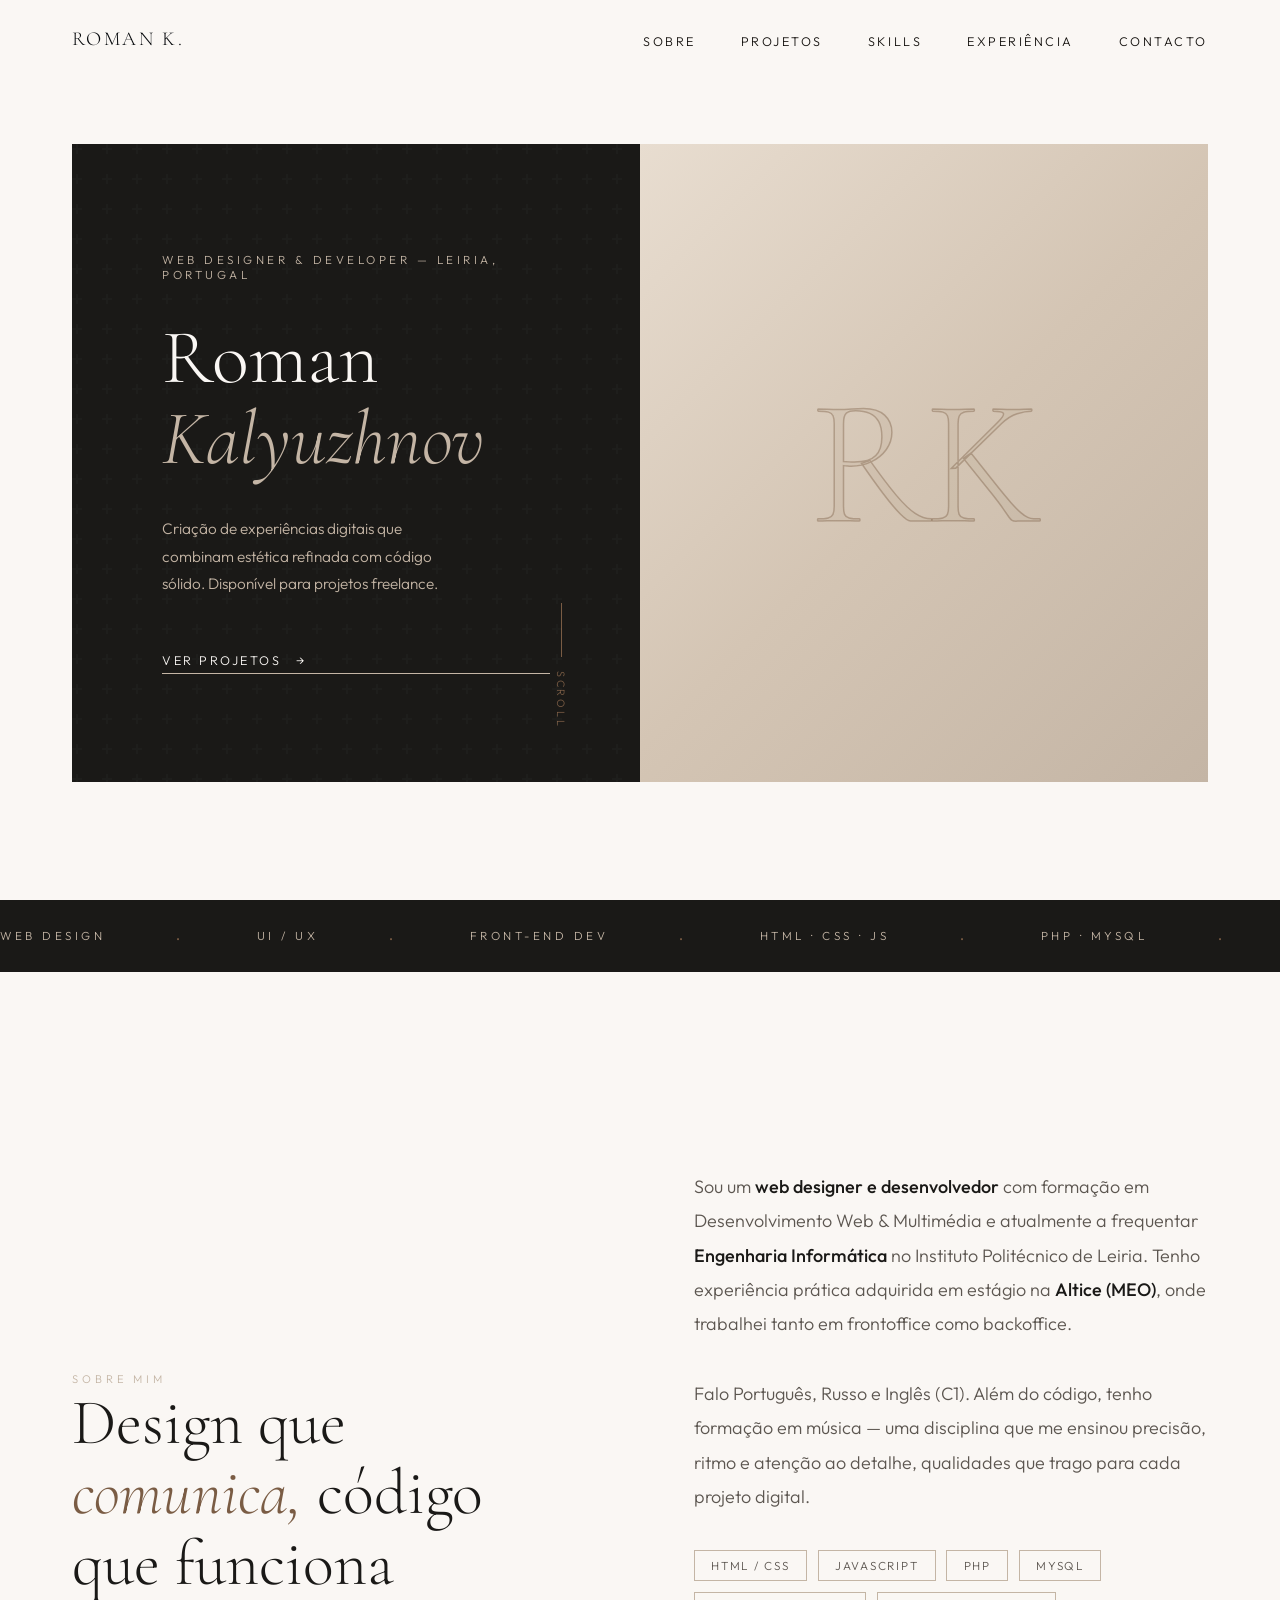
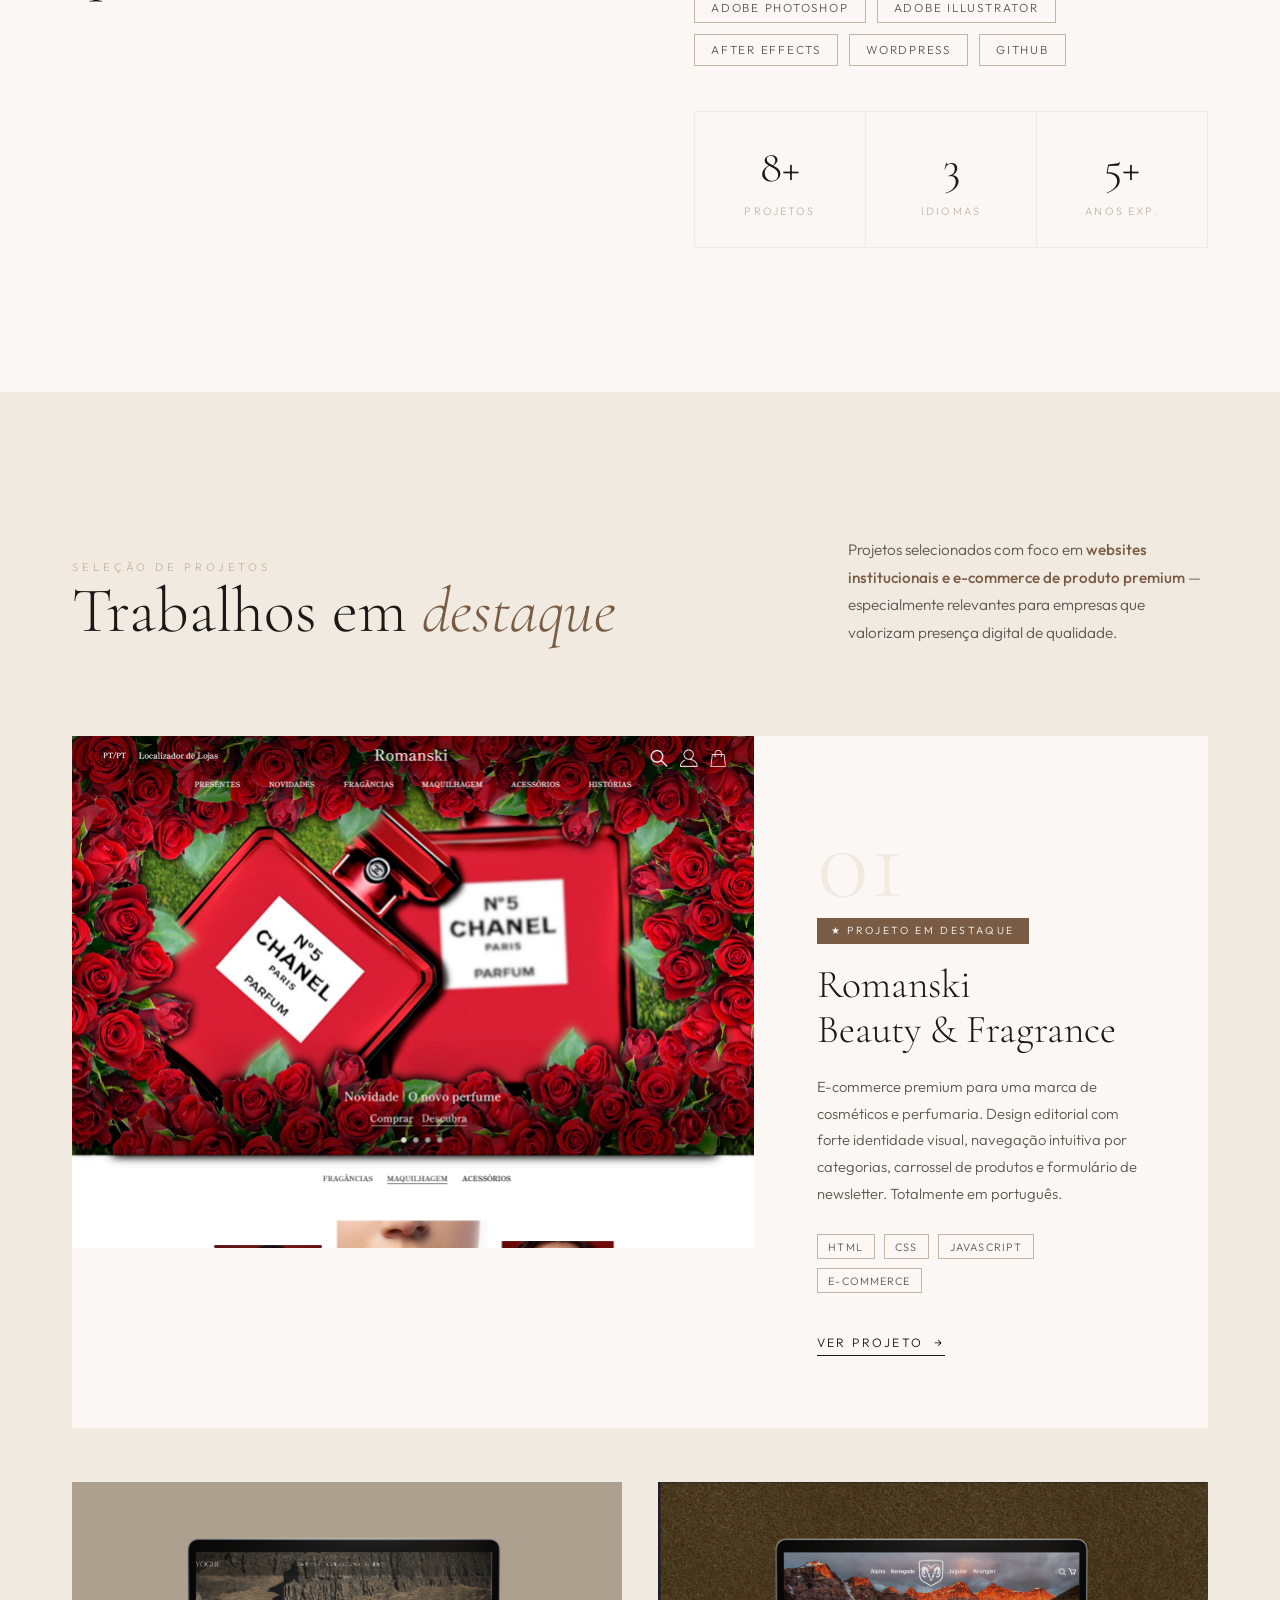
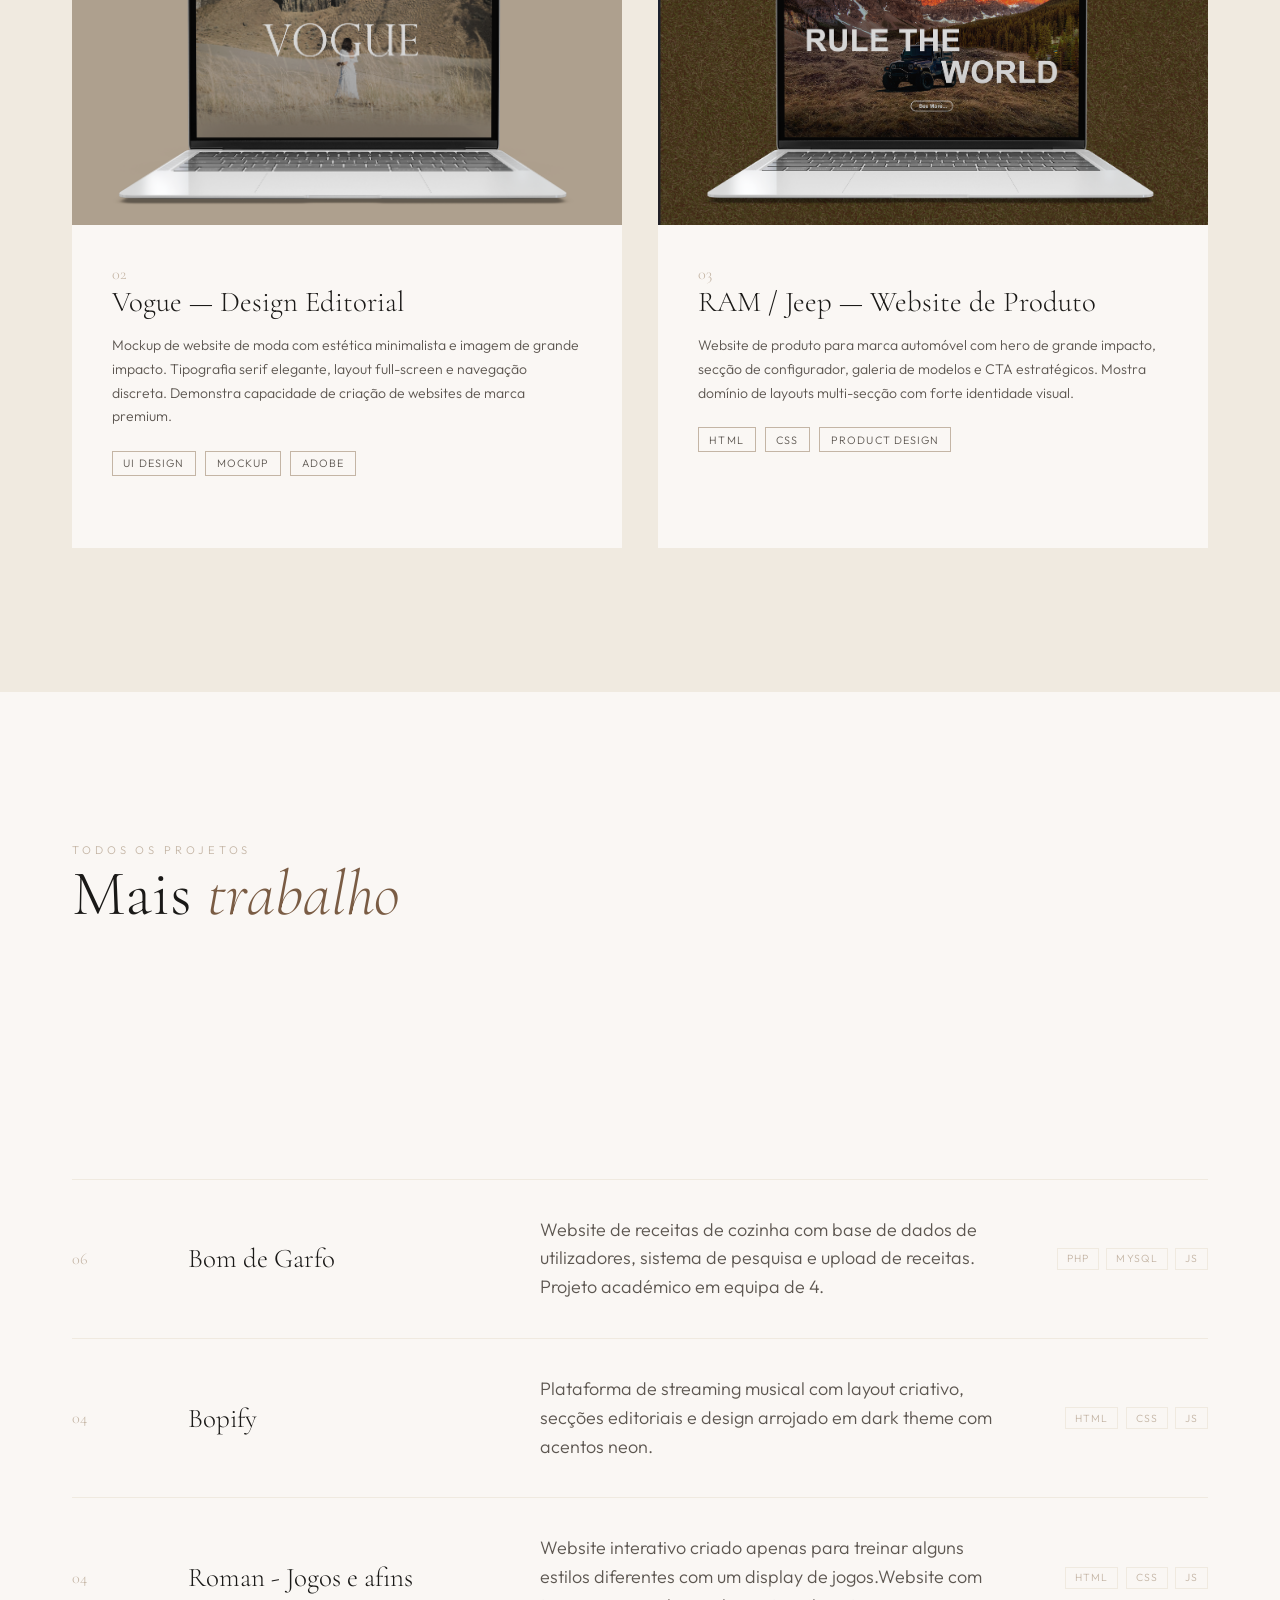
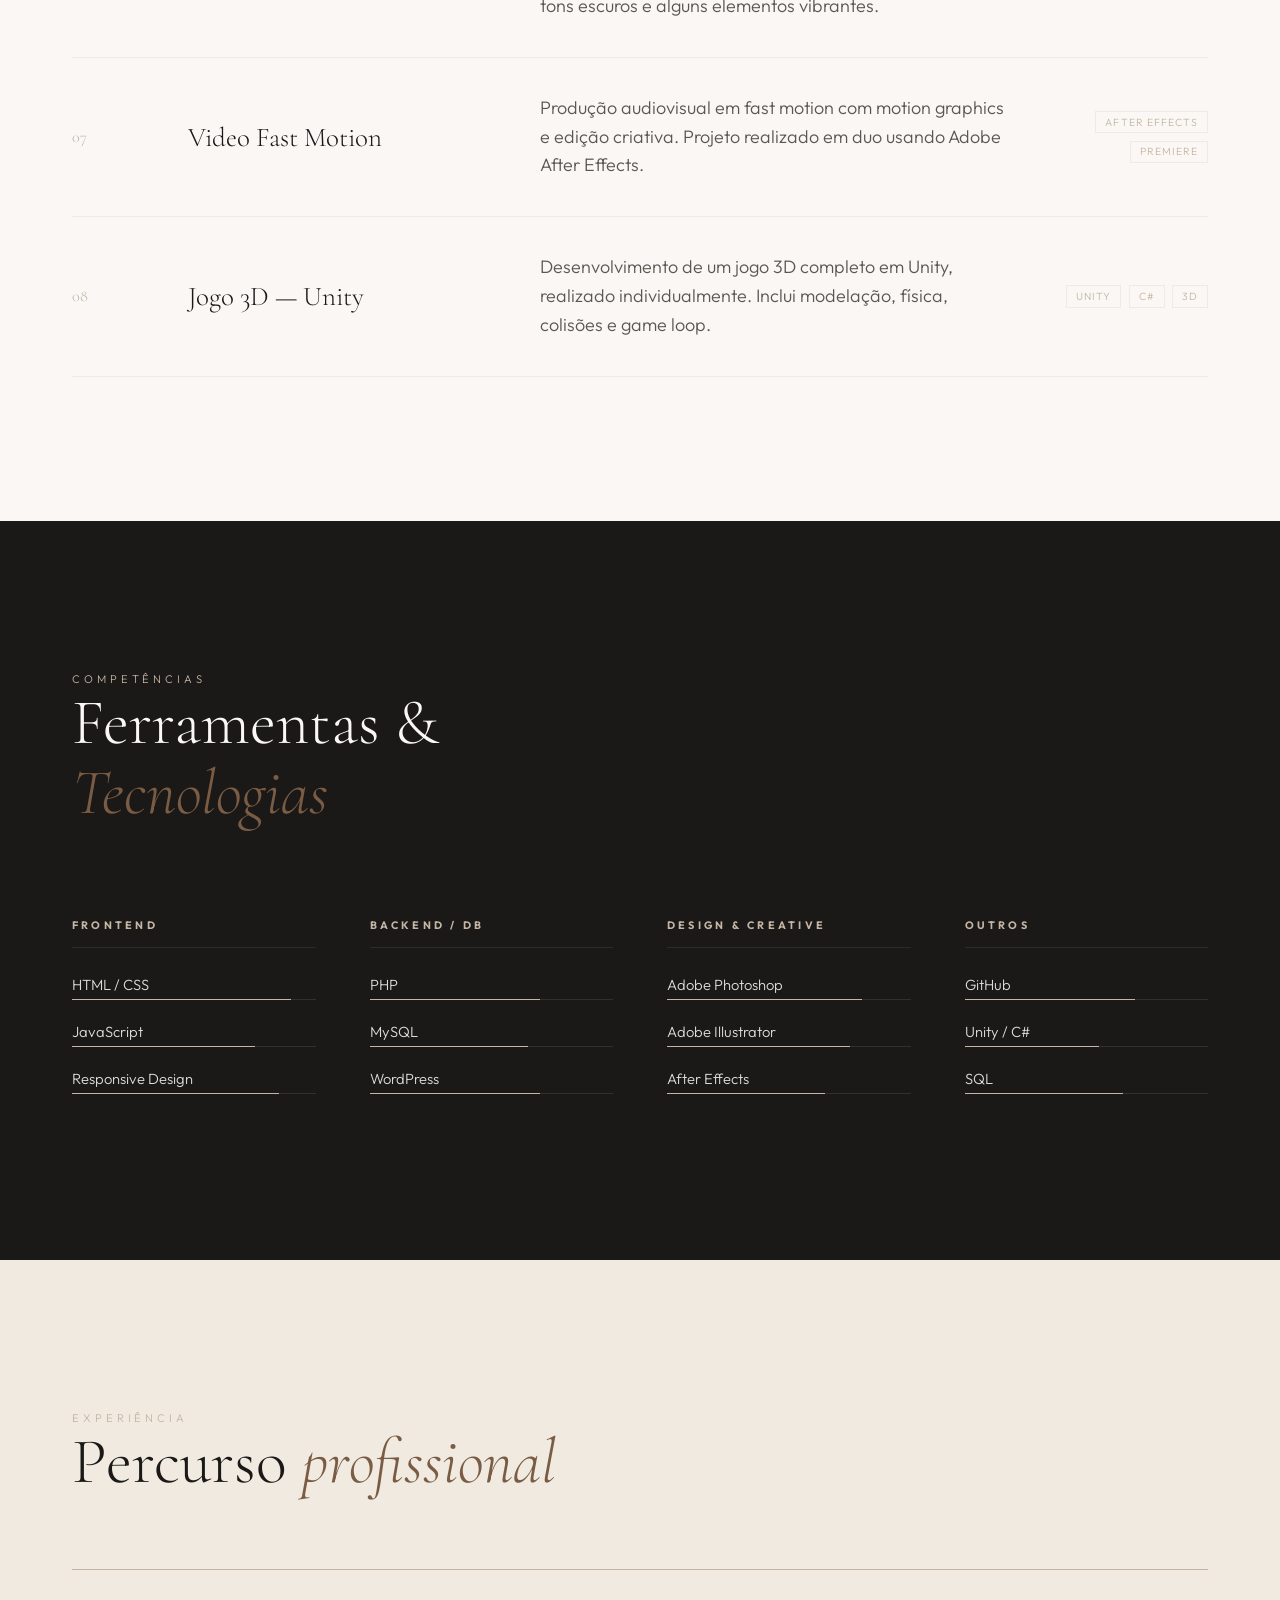
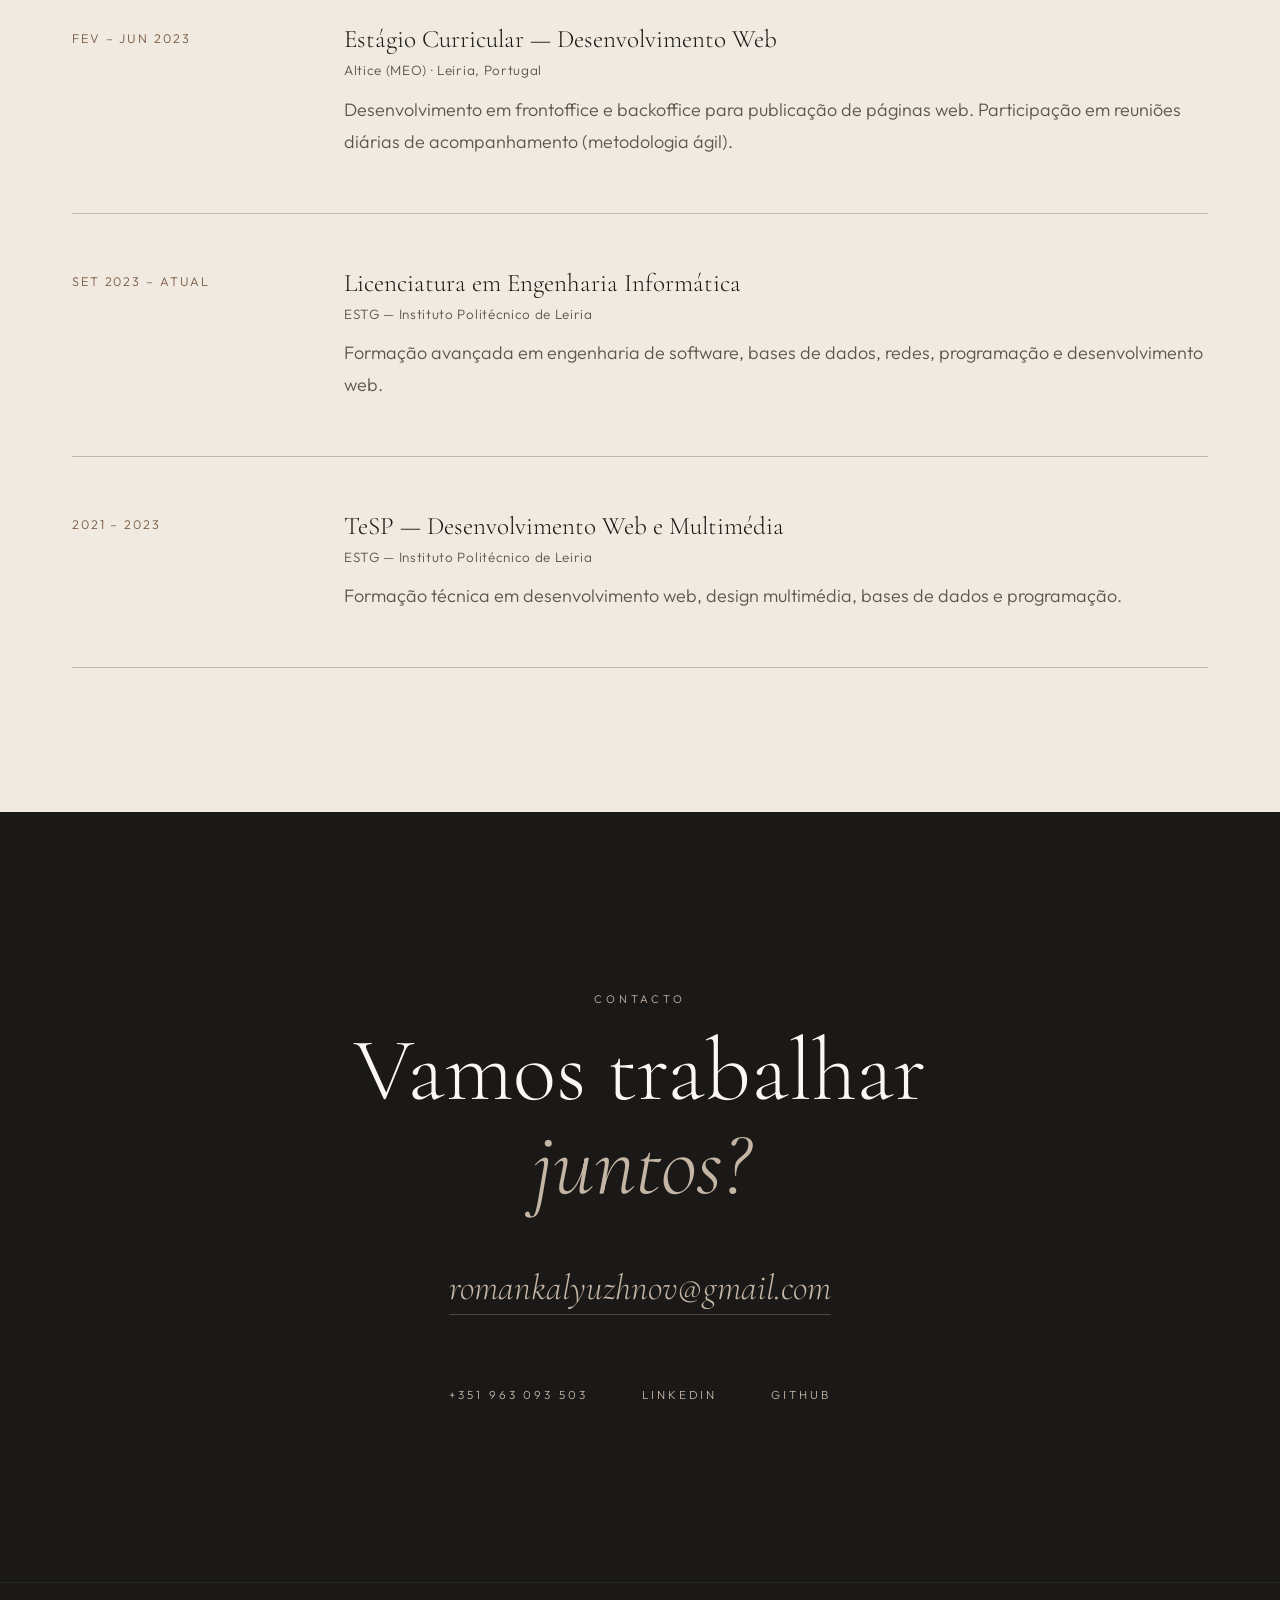
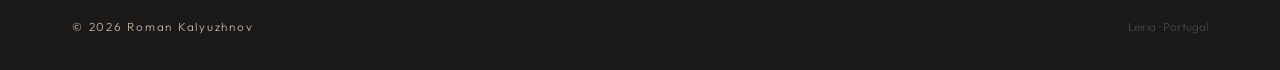
==== index.html @ 7bbe59d4 "correção de nome" ====
<!DOCTYPE html>
<html lang="pt">
<head>
  <meta charset="UTF-8" />
  <meta name="viewport" content="width=device-width, initial-scale=1.0"/>
  <title>Roman Kalyuzhnov — Web Designer & Developer</title>
  <link rel="preconnect" href="https://fonts.googleapis.com">
  <link href="https://fonts.googleapis.com/css2?family=Cormorant+Garamond:ital,wght@0,300;0,400;0,600;1,300;1,400&family=Outfit:wght@300;400;500&display=swap" rel="stylesheet">
  <link rel="stylesheet" href="portfolio.css" />
</head>
<body>

<!-- NAV -->
<nav>
  <a href="#hero" class="nav-logo">Roman K.</a>
  <ul class="nav-links">
    <li><a href="#about">Sobre</a></li>
    <li><a href="#featured">Projetos</a></li>
    <li><a href="#skills">Skills</a></li>
    <li><a href="#experience">Experiência</a></li>
    <li><a href="#contact">Contacto</a></li>
  </ul>
</nav>

<!-- HERO -->
<section id="hero">
  <div class="hero-left">
    <span class="hero-tag">Web Designer & Developer — Leiria, Portugal</span>
    <h1 class="hero-name">Roman<br><em>Kalyuzhnov</em></h1>
    <p class="hero-desc">Criação de experiências digitais que combinam estética refinada com código sólido. Disponível para projetos freelance.</p>
    <a href="#featured" class="hero-cta">Ver Projetos</a>
    <div class="hero-scroll">Scroll</div>
  </div>
  <div class="hero-right">
    <div class="hero-right-inner">
      <span class="hero-stone-text">RK</span>
    </div>
  </div>
</section>

<!-- TICKER -->
<div class="intro-strip">
  <div class="intro-strip-inner">
    <span>Web Design</span><span class="dot">·</span>
    <span>UI / UX</span><span class="dot">·</span>
    <span>Front-End Dev</span><span class="dot">·</span>
    <span>HTML · CSS · JS</span><span class="dot">·</span>
    <span>PHP · MySQL</span><span class="dot">·</span>
    <span>Adobe After Effects</span><span class="dot">·</span>
    <span>WordPress</span><span class="dot">·</span>
    <span>Responsive Design</span><span class="dot">·</span>
    <span>Web Design</span><span class="dot">·</span>
    <span>UI / UX</span><span class="dot">·</span>
    <span>Front-End Dev</span><span class="dot">·</span>
    <span>HTML · CSS · JS</span><span class="dot">·</span>
    <span>PHP · MySQL</span><span class="dot">·</span>
    <span>Adobe Adobe After Effects</span><span class="dot">·</span>
    <span>WordPress</span><span class="dot">·</span>
    <span>Responsive Design</span><span class="dot">·</span>
  </div>
</div>

<!-- ABOUT -->
<section id="about">
  <div class="about-left fade-up">
    <span class="section-label">Sobre mim</span>
    <h2 class="section-title">Design que <em>comunica,</em> código que funciona</h2>
  </div>
  <div class="about-right fade-up">
    <p class="about-bio">
      Sou um <strong>web designer e desenvolvedor</strong> com formação em Desenvolvimento Web & Multimédia e atualmente a frequentar <strong>Engenharia Informática</strong> no Instituto Politécnico de Leiria. Tenho experiência prática adquirida em estágio na <strong>Altice (MEO)</strong>, onde trabalhei tanto em frontoffice como backoffice.
    </p>
    <p class="about-bio">
      Falo Português, Russo e Inglês (C1). Além do código, tenho formação em música — uma disciplina que me ensinou precisão, ritmo e atenção ao detalhe, qualidades que trago para cada projeto digital.
    </p>
    <div class="about-tags">
      <span class="about-tag">HTML / CSS</span>
      <span class="about-tag">JavaScript</span>
      <span class="about-tag">PHP</span>
      <span class="about-tag">MySQL</span>
      <span class="about-tag">Adobe Photoshop</span>
      <span class="about-tag">Adobe Illustrator</span>
      <span class="about-tag">After Effects</span>
      <span class="about-tag">WordPress</span>
      <span class="about-tag">GitHub</span>
    </div>
    <div class="about-stats">
      <div class="stat">
        <span class="stat-num">8+</span>
        <span class="stat-label">Projetos</span>
      </div>
      <div class="stat">
        <span class="stat-num">3</span>
        <span class="stat-label">Idiomas</span>
      </div>
      <div class="stat">
        <span class="stat-num">5+</span>
        <span class="stat-label">Anos exp.</span>
      </div>
    </div>
  </div>
</section>

<!-- FEATURED PROJECTS (Natstone-relevant) -->
<section id="featured">
  <div class="featured-header">
    <div>
      <span class="section-label">Seleção de Projetos</span>
      <h2 class="section-title">Trabalhos em <em>destaque</em></h2>
    </div>
    <p class="featured-note">
      Projetos selecionados com foco em <strong>websites institucionais e e-commerce de produto premium</strong> — especialmente relevantes para empresas que valorizam presença digital de qualidade.
    </p>
  </div>

  <!-- FEATURED #1: Romanski — most relevant to Natstone (premium product showcase) -->
  <div class="featured-hero-card fade-up">
    <div class="fhc-img">
      <img src="img/2211707_RomanKalyuzhnov.png" alt="Romanski — E-commerce de cosméticos premium" loading="lazy"/>
    </div>
    <div class="fhc-info">
      <span class="fhc-num">01</span>
      <div>
        <span class="fhc-badge">★ Projeto em Destaque</span>
        <h3 class="fhc-title">Romanski<br>Beauty & Fragrance</h3>
        <p class="fhc-desc">E-commerce premium para uma marca de cosméticos e perfumaria. Design editorial com forte identidade visual, navegação intuitiva por categorias, carrossel de produtos e formulário de newsletter. Totalmente em português.</p>
        <div class="fhc-tech">
          <span class="tech-pill">HTML</span>
          <span class="tech-pill">CSS</span>
          <span class="tech-pill">JavaScript</span>
          <span class="tech-pill">E-commerce</span>
        </div>
        <a href="#" class="fhc-link">Ver Projeto</a>
      </div>
    </div>
  </div>

  <!-- Secondary 2-column grid -->
  <div class="featured-grid">

    <!-- Vogue Mockup -->
    <div class="feat-card fade-up">
      <div class="feat-card-img">
        <img src="img/vogue.png" alt="Vogue — Design editorial" loading="lazy"/>
      </div>
      <div class="feat-card-info">
        <span class="feat-card-num">02</span>
        <h3 class="feat-card-title">Vogue — Design Editorial</h3>
        <p class="feat-card-desc">Mockup de website de moda com estética minimalista e imagem de grande impacto. Tipografia serif elegante, layout full-screen e navegação discreta. Demonstra capacidade de criação de websites de marca premium.</p>
        <div class="fhc-tech">
          <span class="tech-pill">UI Design</span>
          <span class="tech-pill">Mockup</span>
          <span class="tech-pill">Adobe</span>
        </div>
      </div>
    </div>

    <!-- Jeep -->
    <div class="feat-card fade-up">
      <div class="feat-card-img">
        <img src="img/B1F24348-9C37-4CF2-A3FC-3904807052FF.png" alt="Jeep — Website de produto" loading="lazy"/>
      </div>
      <div class="feat-card-info">
        <span class="feat-card-num">03</span>
        <h3 class="feat-card-title">RAM / Jeep — Website de Produto</h3>
        <p class="feat-card-desc">Website de produto para marca automóvel com hero de grande impacto, secção de configurador, galeria de modelos e CTA estratégicos. Mostra domínio de layouts multi-secção com forte identidade visual.</p>
        <div class="fhc-tech">
          <span class="tech-pill">HTML</span>
          <span class="tech-pill">CSS</span>
          <span class="tech-pill">Product Design</span>
        </div>
      </div>
    </div>

  </div>
</section>

<!-- ALL PROJECTS LIST -->
<section id="projects">
  <div class="projects-header">
    <div>
      <span class="section-label">Todos os Projetos</span>
      <h2 class="section-title">Mais <em>trabalho</em></h2>
    </div>
  </div>
  <div class="projects-list">

        <div class="proj-row fade-up">
      <span class="proj-row-num">05</span>
      <span class="proj-row-name">Super Fit</span>
      <span class="proj-row-desc">Website totalmente responsivo para cadeia de ginásios. Desenvolvido em equipa de 4 com foco no design geral e estrutura de layout.</span>
      <div class="proj-row-tech">
        <span>HTML</span><span>CSS</span><span>JS</span>
      </div>
    </div>

    <div class="proj-row fade-up">
      <span class="proj-row-num">06</span>
      <span class="proj-row-name">Bom de Garfo</span>
      <span class="proj-row-desc">Website de receitas de cozinha com base de dados de utilizadores, sistema de pesquisa e upload de receitas. Projeto académico em equipa de 4.</span>
      <div class="proj-row-tech">
        <span>PHP</span><span>MySQL</span><span>JS</span>
      </div>
    </div>

    
    <div class="proj-row fade-up">
      <span class="proj-row-num">04</span>
      <span class="proj-row-name">Bopify</span>
      <span class="proj-row-desc">Plataforma de streaming musical com layout criativo, secções editoriais e design arrojado em dark theme com acentos neon.</span>
      <div class="proj-row-tech">
        <span>HTML</span><span>CSS</span><span>JS</span>
      </div>
    </div>
    
    <div class="proj-row fade-up">
      <span class="proj-row-num">04</span>
      <span class="proj-row-name">Roman - Jogos e afins</span>
      <span class="proj-row-desc">Website interativo criado apenas para treinar alguns estilos diferentes com um display de jogos.Website com tons escuros e alguns elementos vibrantes.</span>
      <div class="proj-row-tech">
        <span>HTML</span><span>CSS</span><span>JS</span>
      </div>
    </div>

    <div class="proj-row fade-up">
      <span class="proj-row-num">07</span>
      <span class="proj-row-name">Video Fast Motion</span>
      <span class="proj-row-desc">Produção audiovisual em fast motion com motion graphics e edição criativa. Projeto realizado em duo usando Adobe After Effects.</span>
      <div class="proj-row-tech">
        <span>After Effects</span><span>Premiere</span>
      </div>
    </div>

    <div class="proj-row fade-up">
      <span class="proj-row-num">08</span>
      <span class="proj-row-name">Jogo 3D — Unity</span>
      <span class="proj-row-desc">Desenvolvimento de um jogo 3D completo em Unity, realizado individualmente. Inclui modelação, física, colisões e game loop.</span>
      <div class="proj-row-tech">
        <span>Unity</span><span>C#</span><span>3D</span>
      </div>
    </div>

  </div>
</section>

<!-- SKILLS -->
<section id="skills">
  <span class="section-label">Competências</span>
  <h2 class="section-title">Ferramentas &amp; <em>Tecnologias</em></h2>
  <div class="skills-grid">
    <div class="skill-group">
      <h4>Frontend</h4>
      <div class="skill-item">
        <span class="skill-name">HTML / CSS</span>
        <div class="skill-bar"><div class="skill-bar-fill" style="width:90%"></div></div>
      </div>
      <div class="skill-item">
        <span class="skill-name">JavaScript</span>
        <div class="skill-bar"><div class="skill-bar-fill" style="width:75%"></div></div>
      </div>
      <div class="skill-item">
        <span class="skill-name">Responsive Design</span>
        <div class="skill-bar"><div class="skill-bar-fill" style="width:85%"></div></div>
      </div>
    </div>
    <div class="skill-group">
      <h4>Backend / DB</h4>
      <div class="skill-item">
        <span class="skill-name">PHP</span>
        <div class="skill-bar"><div class="skill-bar-fill" style="width:70%"></div></div>
      </div>
      <div class="skill-item">
        <span class="skill-name">MySQL</span>
        <div class="skill-bar"><div class="skill-bar-fill" style="width:65%"></div></div>
      </div>
      <div class="skill-item">
        <span class="skill-name">WordPress</span>
        <div class="skill-bar"><div class="skill-bar-fill" style="width:70%"></div></div>
      </div>
    </div>
    <div class="skill-group">
      <h4>Design & Creative</h4>
      <div class="skill-item">
        <span class="skill-name">Adobe Photoshop</span>
        <div class="skill-bar"><div class="skill-bar-fill" style="width:80%"></div></div>
      </div>
      <div class="skill-item">
        <span class="skill-name">Adobe Illustrator</span>
        <div class="skill-bar"><div class="skill-bar-fill" style="width:75%"></div></div>
      </div>
      <div class="skill-item">
        <span class="skill-name">After Effects</span>
        <div class="skill-bar"><div class="skill-bar-fill" style="width:65%"></div></div>
      </div>
    </div>
    <div class="skill-group">
      <h4>Outros</h4>
      <div class="skill-item">
        <span class="skill-name">GitHub</span>
        <div class="skill-bar"><div class="skill-bar-fill" style="width:70%"></div></div>
      </div>
      <div class="skill-item">
        <span class="skill-name">Unity / C#</span>
        <div class="skill-bar"><div class="skill-bar-fill" style="width:55%"></div></div>
      </div>
      <div class="skill-item">
        <span class="skill-name">SQL</span>
        <div class="skill-bar"><div class="skill-bar-fill" style="width:65%"></div></div>
      </div>
    </div>
  </div>
</section>

<!-- EXPERIENCE -->
<section id="experience">
  <span class="section-label">Experiência</span>
  <h2 class="section-title">Percurso <em>profissional</em></h2>
  <div class="exp-list">
    <div class="exp-item fade-up">
      <span class="exp-date">Fev – Jun 2023</span>
      <div>
        <div class="exp-role">Estágio Curricular — Desenvolvimento Web</div>
        <div class="exp-company">Altice (MEO) · Leiria, Portugal</div>
        <p class="exp-desc">Desenvolvimento em frontoffice e backoffice para publicação de páginas web. Participação em reuniões diárias de acompanhamento (metodologia ágil).</p>
      </div>
    </div>
    <div class="exp-item fade-up">
      <span class="exp-date">Set 2023 – Atual</span>
      <div>
        <div class="exp-role">Licenciatura em Engenharia Informática</div>
        <div class="exp-company">ESTG — Instituto Politécnico de Leiria</div>
        <p class="exp-desc">Formação avançada em engenharia de software, bases de dados, redes, programação e desenvolvimento web.</p>
      </div>
    </div>
    <div class="exp-item fade-up">
      <span class="exp-date">2021 – 2023</span>
      <div>
        <div class="exp-role">TeSP — Desenvolvimento Web e Multimédia</div>
        <div class="exp-company">ESTG — Instituto Politécnico de Leiria</div>
        <p class="exp-desc">Formação técnica em desenvolvimento web, design multimédia, bases de dados e programação.</p>
      </div>
    </div>
  </div>
</section>

<!-- CONTACT -->
<section id="contact">
  <span class="section-label">Contacto</span>
  <h2 class="contact-title">Vamos trabalhar<br><em>juntos?</em></h2>
  <a href="mailto:romankalyuzhnov@gmail.com" class="contact-email">romankalyuzhnov@gmail.com</a>
  <div class="contact-links">
    <a href="tel:+351963093503" class="contact-link">+351 963 093 503</a>
    <a href="https://www.linkedin.com/in/roman-kalyuzhnov-aa4647225/" class="contact-link">LinkedIn</a>
    <a href="https://github.com/ro0mk" class="contact-link">GitHub</a>
  </div>
</section>

<!-- FOOTER -->
<footer>
  <span class="footer-copy">© 2026 Roman Kalyuzhnov</span>
  <span class="footer-made">Leiria · Portugal</span>
</footer>

<script>
  // Intersection Observer for fade-up animations
  const observer = new IntersectionObserver((entries) => {
    entries.forEach(el => {
      if (el.isIntersecting) el.target.classList.add('visible');
    });
  }, { threshold: 0.1 });
  document.querySelectorAll('.fade-up').forEach(el => observer.observe(el));
</script>

</body>
</html>
---- portfolio.css ----
:root {
      --cream: #F0EAE0;
      --stone: #C4B5A5;
      --dark: #1A1917;
      --mid: #5C5650;
      --accent: #7A5C44;
      --white: #FAF7F4;
    }

    *, *::before, *::after { box-sizing: border-box; margin: 0; padding: 0; }

    html { scroll-behavior: smooth; 
           font-size: 18px;
        }

    body {
      background: var(--white);
      color: var(--dark);
      font-family: 'Outfit', sans-serif;
      font-weight: 300;
      overflow-x: hidden;
    }

    /* ── NAV ── */
    nav {
    position: fixed;
    top: 0; left: 0; right: 0;
    z-index: 100;
    display: flex;
    justify-content: space-between;
    align-items: center;
    padding: 1.5rem 4rem;
    mix-blend-mode: difference; /* <-- ALTERADO AQUI */
    }
    .nav-logo {
      font-family: 'Cormorant Garamond', serif;
      font-size: 1.1rem;
      font-weight: 300;
      letter-spacing: 0.12em;
      text-transform: uppercase;
      color: #ffffff;
      text-decoration: none;
    }
    .nav-links {
      display: flex;
      gap: 2.5rem;
      list-style: none;
    }
    .nav-links a {
      font-size: 0.7rem;
      letter-spacing: 0.2em;
      text-transform: uppercase;
      color: #e5e5e5;
      text-decoration: none;
      transition: color 0.3s;
    }
    .nav-links a:hover { color: #ffffff; }

    /* ── HERO ── */
    #hero {
      height: 100vh;
      display: grid;
      grid-template-columns: 1fr 1fr;
      position: relative;
      overflow: hidden;
    }
    .hero-left {
      background: var(--dark);
      display: flex;
      flex-direction: column;
      justify-content: flex-end;
      padding: 6rem 5rem;
      position: relative;
    }
    .hero-left::after {
      content: '';
      position: absolute;
      top: 0; left: 0; right: 0; bottom: 0;
      background: url("data:image/svg+xml,%3Csvg width='60' height='60' viewBox='0 0 60 60' xmlns='http://www.w3.org/2000/svg'%3E%3Cg fill='none' fill-rule='evenodd'%3E%3Cg fill='%23ffffff' fill-opacity='0.02'%3E%3Cpath d='M36 34v-4h-2v4h-4v2h4v4h2v-4h4v-2h-4zm0-30V0h-2v4h-4v2h4v4h2V6h4V4h-4zM6 34v-4H4v4H0v2h4v4h2v-4h4v-2H6zM6 4V0H4v4H0v2h4v4h2V6h4V4H6z'/%3E%3C/g%3E%3C/g%3E%3C/svg%3E");
      pointer-events: none;
    }
    .hero-tag {
      font-size: 0.65rem;
      letter-spacing: 0.3em;
      text-transform: uppercase;
      color: var(--stone);
      margin-bottom: 2rem;
    }
    .hero-name {
      font-family: 'Cormorant Garamond', serif;
      font-size: clamp(3rem, 6vw, 5.5rem);
      font-weight: 300;
      line-height: 1.05;
      color: var(--white);
      margin-bottom: 2rem;
    }
    .hero-name em {
      font-style: italic;
      color: var(--stone);
    }
    .hero-desc {
      font-size: 0.85rem;
      color: var(--stone);
      line-height: 1.8;
      max-width: 28ch;
      margin-bottom: 3rem;
    }
    .hero-cta {
      display: inline-flex;
      align-items: center;
      gap: 0.8rem;
      font-size: 0.7rem;
      letter-spacing: 0.2em;
      text-transform: uppercase;
      color: var(--white);
      text-decoration: none;
      border-bottom: 1px solid var(--stone);
      padding-bottom: 0.3rem;
      transition: color 0.3s, border-color 0.3s;
    }
    .hero-cta:hover { color: var(--stone); }
    .hero-cta::after { content: '→'; }

    .hero-right {
      background: var(--cream);
      position: relative;
      overflow: hidden;
    }
    .hero-right-inner {
      position: absolute;
      inset: 0;
      background: linear-gradient(135deg, #E8DDD0 0%, #D4C5B4 50%, #C4B5A5 100%);
      display: flex;
      align-items: center;
      justify-content: center;
    }
.hero-stone-text {
  font-family: 'Cormorant Garamond', serif;
  font-size: clamp(5rem, 14vw, 16rem);
  font-weight: 300;
  /* Adiciona um preenchimento muito subtil usando o tom do teu var(--accent) */
  color: rgba(122, 92, 68, 0.05); 
  /* Aumenta a espessura para 1.5px e a opacidade da cor para 40% */
  -webkit-text-stroke: 1.5px rgba(122, 92, 68, 0.4); 
  letter-spacing: -0.02em;
  user-select: none;
  line-height: 1;
}
    .hero-scroll {
      position: absolute;
      bottom: 3rem;
      right: 4rem;
      font-size: 0.6rem;
      letter-spacing: 0.25em;
      text-transform: uppercase;
      color: var(--accent);
      writing-mode: vertical-rl;
      display: flex;
      align-items: center;
      gap: 0.8rem;
    }
    .hero-scroll::before {
      content: '';
      width: 1px;
      height: 3rem;
      background: var(--accent);
      animation: scrollLine 2s ease-in-out infinite;
    }
    @keyframes scrollLine {
      0%, 100% { transform: scaleY(1); opacity: 1; }
      50% { transform: scaleY(0.5); opacity: 0.4; }
    }

    /* ── INTRO STRIP ── */
    .intro-strip {
      background: var(--dark);
      overflow: hidden;
      padding: 1.2rem 0;
      white-space: nowrap;
    }
    .intro-strip-inner {
      display: inline-flex;
      gap: 4rem;
      animation: ticker 20s linear infinite;
    }
    .intro-strip span {
      font-size: 0.65rem;
      letter-spacing: 0.3em;
      text-transform: uppercase;
      color: var(--stone);
    }
    .intro-strip .dot { color: var(--accent); font-size: 1rem; }
    @keyframes ticker {
      0% { transform: translateX(0); }
      100% { transform: translateX(-50%); }
    }

    /* ── SECTION COMMON ── */
    section { padding: 8rem 4rem; }
    .section-label {
      font-size: 0.62rem;
      letter-spacing: 0.35em;
      text-transform: uppercase;
      color: var(--stone);
      margin-bottom: 1rem;
    }
    .section-title {
      font-family: 'Cormorant Garamond', serif;
      font-size: clamp(2.5rem, 5vw, 4rem);
      font-weight: 300;
      line-height: 1.1;
      color: var(--dark);
      max-width: 18ch;
    }
    .section-title em { font-style: italic; color: var(--accent); }

    /* ── ABOUT ── */
    #about {
      display: grid;
      grid-template-columns: 1fr 1fr;
      gap: 6rem;
      align-items: center;
      background: var(--white);
    }
    .about-left .section-title { max-width: 14ch; }
    .about-right {
      padding-top: 3rem;
    }
    .about-bio {
      font-size: 1rem;
      line-height: 1.9;
      color: var(--mid);
      margin-bottom: 2rem;
    }
    .about-bio strong { color: var(--dark); font-weight: 500; }
    .about-tags {
      display: flex;
      flex-wrap: wrap;
      gap: 0.6rem;
      margin-bottom: 2.5rem;
    }
    .about-tag {
      font-size: 0.65rem;
      letter-spacing: 0.15em;
      text-transform: uppercase;
      border: 1px solid var(--stone);
      padding: 0.4rem 0.9rem;
      color: var(--mid);
    }
    .about-stats {
      display: grid;
      grid-template-columns: repeat(3, 1fr);
      gap: 1px;
      background: var(--cream);
      border: 1px solid var(--cream);
      margin-top: 2rem;
    }
    .stat {
      background: var(--white);
      padding: 1.5rem;
      text-align: center;
    }
    .stat-num {
      font-family: 'Cormorant Garamond', serif;
      font-size: 2.5rem;
      font-weight: 300;
      color: var(--dark);
      display: block;
      margin-bottom: 0.2rem;
    }
    .stat-label {
      font-size: 0.6rem;
      letter-spacing: 0.2em;
      text-transform: uppercase;
      color: var(--stone);
    }

    /* ── FEATURED (for Natstone) ── */
    #featured {
      background: var(--cream);
      padding: 8rem 4rem;
    }
    .featured-header {
      display: flex;
      justify-content: space-between;
      align-items: flex-end;
      margin-bottom: 5rem;
      flex-wrap: wrap;
      gap: 2rem;
    }
    .featured-note {
      max-width: 36ch;
      font-size: 0.85rem;
      color: var(--mid);
      line-height: 1.8;
    }
    .featured-note strong { color: var(--accent); font-weight: 500; }

    /* Big featured card */
    .featured-hero-card {
      display: grid;
      grid-template-columns: 1.2fr 0.8fr;
      gap: 0;
      margin-bottom: 3rem;
      background: var(--white);
      overflow: hidden;
      transition: transform 0.4s ease;
    }
    .featured-hero-card:hover { transform: translateY(-4px); }
    .fhc-img {
      position: relative;
      overflow: hidden;
      aspect-ratio: 4/3;
    }
    .fhc-img img {
      width: 100%;
      height: 100%;
      object-fit: cover;
      object-position: top;
      transition: transform 0.6s ease;
    }
    .featured-hero-card:hover .fhc-img img { transform: scale(1.04); }
    .fhc-info {
      padding: 4rem 3.5rem;
      display: flex;
      flex-direction: column;
      justify-content: space-between;
    }
    .fhc-num {
      font-family: 'Cormorant Garamond', serif;
      font-size: 6rem;
      font-weight: 300;
      color: var(--cream);
      line-height: 1;
      user-select: none;
    }
    .fhc-badge {
      display: inline-block;
      font-size: 0.58rem;
      letter-spacing: 0.25em;
      text-transform: uppercase;
      background: var(--accent);
      color: var(--white);
      padding: 0.35rem 0.8rem;
      margin-bottom: 1rem;
    }
    .fhc-title {
      font-family: 'Cormorant Garamond', serif;
      font-size: 2.2rem;
      font-weight: 300;
      line-height: 1.15;
      color: var(--dark);
      margin-bottom: 1.2rem;
    }
    .fhc-desc {
      font-size: 0.82rem;
      color: var(--mid);
      line-height: 1.8;
      margin-bottom: 1.5rem;
    }
    .fhc-tech {
      display: flex;
      flex-wrap: wrap;
      gap: 0.5rem;
      margin-bottom: 2rem;
    }
    .tech-pill {
      font-size: 0.6rem;
      letter-spacing: 0.1em;
      text-transform: uppercase;
      border: 1px solid var(--stone);
      padding: 0.25rem 0.6rem;
      color: var(--mid);
    }
    .fhc-link {
      display: inline-flex;
      align-items: center;
      gap: 0.6rem;
      font-size: 0.68rem;
      letter-spacing: 0.2em;
      text-transform: uppercase;
      color: var(--dark);
      text-decoration: none;
      border-bottom: 1px solid var(--dark);
      padding-bottom: 0.25rem;
      align-self: flex-start;
      transition: color 0.3s, border-color 0.3s;
    }
    .fhc-link:hover { color: var(--accent); border-color: var(--accent); }
    .fhc-link::after { content: '→'; }

    /* Secondary featured grid */
    .featured-grid {
      display: grid;
      grid-template-columns: 1fr 1fr;
      gap: 2rem;
    }
    .feat-card {
      background: var(--white);
      overflow: hidden;
      transition: transform 0.4s ease;
    }
    .feat-card:hover { transform: translateY(-4px); }
    .feat-card-img {
      overflow: hidden;
      aspect-ratio: 16/10;
    }
    .feat-card-img img {
      width: 100%;
      height: 100%;
      object-fit: cover;
      object-position: top;
      transition: transform 0.6s ease;
    }
    .feat-card:hover .feat-card-img img { transform: scale(1.04); }
    .feat-card-info {
      padding: 2rem 2.2rem;
    }
    .feat-card-num {
      font-family: 'Cormorant Garamond', serif;
      font-size: 0.9rem;
      color: var(--stone);
      margin-bottom: 0.5rem;
    }
    .feat-card-title {
      font-family: 'Cormorant Garamond', serif;
      font-size: 1.6rem;
      font-weight: 300;
      color: var(--dark);
      margin-bottom: 0.8rem;
    }
    .feat-card-desc {
      font-size: 0.78rem;
      color: var(--mid);
      line-height: 1.7;
      margin-bottom: 1.2rem;
    }

    /* ── ALL PROJECTS ── */
    #projects {
      background: var(--white);
    }
    .projects-header {
      display: flex;
      justify-content: space-between;
      align-items: flex-end;
      margin-bottom: 5rem;
    }
    .projects-list {
      display: flex;
      flex-direction: column;
      gap: 0;
    }
    .proj-row {
      display: grid;
      grid-template-columns: 80px 2fr 3fr 1fr;
      gap: 2rem;
      align-items: center;
      padding: 2rem 0;
      border-top: 1px solid var(--cream);
      transition: background 0.3s;
      cursor: default;
    }
    .proj-row:last-child { border-bottom: 1px solid var(--cream); }
    .proj-row:hover { background: var(--cream); padding-left: 1rem; padding-right: 1rem; margin: 0 -1rem; }
    .proj-row-num {
      font-family: 'Cormorant Garamond', serif;
      font-size: 0.9rem;
      color: var(--stone);
    }
    .proj-row-name {
      font-family: 'Cormorant Garamond', serif;
      font-size: 1.5rem;
      font-weight: 300;
      color: var(--dark);
    }
    .proj-row-desc {
      color: var(--mid);
      line-height: 1.6;
    }
    .proj-row-tech {
      display: flex;
      flex-wrap: wrap;
      gap: 0.4rem;
      justify-content: flex-end;
    }
    .proj-row-tech span {
      font-size: 0.58rem;
      letter-spacing: 0.1em;
      text-transform: uppercase;
      border: 1px solid var(--cream);
      padding: 0.2rem 0.5rem;
      color: var(--stone);
      background: var(--white);
    }

    /* ── SKILLS ── */
    #skills {
      background: var(--dark);
      color: var(--white);
    }
    #skills .section-label { color: var(--stone); }
    #skills .section-title { color: var(--white); }
    .skills-grid {
      display: grid;
      grid-template-columns: repeat(4, 1fr);
      gap: 3rem;
      margin-top: 5rem;
    }
    .skill-group h4 {
      font-size: 0.6rem;
      letter-spacing: 0.3em;
      text-transform: uppercase;
      color: var(--stone);
      margin-bottom: 1.5rem;
      padding-bottom: 0.8rem;
      border-bottom: 1px solid rgba(255,255,255,0.08);
    }
    .skill-item {
      display: flex;
      flex-direction: column;
      gap: 0.3rem;
      margin-bottom: 1.2rem;
    }
    .skill-name {
      font-size: 0.82rem;
      color: rgba(255,255,255,0.85);
    }
    .skill-bar {
      height: 1px;
      background: rgba(255,255,255,0.1);
      position: relative;
      overflow: hidden;
    }
    .skill-bar-fill {
      position: absolute;
      left: 0; top: 0; bottom: 0;
      background: var(--stone);
      animation: barFill 1.5s ease forwards;
      animation-delay: 0.5s;
      transform-origin: left;
      transform: scaleX(0);
    }
    @keyframes barFill {
      to { transform: scaleX(1); }
    }

    /* ── EXPERIENCE ── */
    #experience {
      background: var(--cream);
    }
    .exp-list { margin-top: 4rem; }
    .exp-item {
      display: grid;
      grid-template-columns: 200px 1fr;
      gap: 4rem;
      padding: 3rem 0;
      border-top: 1px solid var(--stone);
    }
    .exp-item:last-child { border-bottom: 1px solid var(--stone); }
    .exp-date {
      font-size: 0.7rem;
      letter-spacing: 0.15em;
      color: var(--accent);
      text-transform: uppercase;
      padding-top: 0.3rem;
    }
    .exp-role {
      font-family: 'Cormorant Garamond', serif;
      font-size: 1.4rem;
      font-weight: 300;
      color: var(--dark);
      margin-bottom: 0.4rem;
    }
    .exp-company {
      font-size: 0.75rem;
      color: var(--mid);
      margin-bottom: 0.8rem;
      letter-spacing: 0.05em;
    }
    .exp-desc {
      color: var(--mid);
      line-height: 1.8;
    }

    /* ── CONTACT ── */
    #contact {
      background: var(--dark);
      text-align: center;
      padding: 10rem 4rem;
    }
    #contact .section-label { color: var(--stone); display: block; margin-bottom: 1rem; }
    .contact-title {
      font-family: 'Cormorant Garamond', serif;
      font-size: clamp(3rem, 7vw, 6rem);
      font-weight: 300;
      color: var(--white);
      line-height: 1.05;
      margin-bottom: 3rem;
    }
    .contact-title em { font-style: italic; color: var(--stone); }
    .contact-email {
      display: inline-block;
      font-family: 'Cormorant Garamond', serif;
      font-size: clamp(1.2rem, 3vw, 2rem);
      font-style: italic;
      color: var(--stone);
      text-decoration: none;
      border-bottom: 1px solid rgba(196,181,165,0.3);
      padding-bottom: 0.3rem;
      transition: color 0.3s, border-color 0.3s;
      margin-bottom: 4rem;
    }
    .contact-email:hover { color: var(--white); border-color: var(--white); }
    .contact-links {
      display: flex;
      justify-content: center;
      gap: 3rem;
    }
    .contact-link {
      font-size: 0.65rem;
      letter-spacing: 0.25em;
      text-transform: uppercase;
      color: var(--stone);
      text-decoration: none;
      transition: color 0.3s;
    }
    .contact-link:hover { color: var(--white); }

    /* ── FOOTER ── */
    footer {
      background: var(--dark);
      border-top: 1px solid rgba(255,255,255,0.06);
      padding: 2rem 4rem;
      display: flex;
      justify-content: space-between;
      align-items: center;
    }
    .footer-copy {
      font-size: 0.65rem;
      letter-spacing: 0.15em;
      color: var(--stone);
    }
    .footer-made {
      font-size: 0.65rem;
      color: rgba(255,255,255,0.2);
    }

    /* ── ENTRANCE ANIMATIONS ── */
    .fade-up {
      opacity: 0;
      transform: translateY(30px);
      transition: opacity 0.7s ease, transform 0.7s ease;
    }
    .fade-up.visible {
      opacity: 1;
      transform: translateY(0);
    }
    .fade-up:nth-child(2) { transition-delay: 0.1s; }
    .fade-up:nth-child(3) { transition-delay: 0.2s; }
    .fade-up:nth-child(4) { transition-delay: 0.3s; }

    /* ── RESPONSIVE ── */
    @media (max-width: 900px) {
      nav { padding: 1.2rem 2rem; }
      nav .nav-links { display: none; }
      #hero { grid-template-columns: 1fr; }
      .hero-right { display: none; }
      .hero-left { padding: 8rem 2rem 4rem; }
      section { padding: 5rem 2rem; }
      #about { grid-template-columns: 1fr; gap: 3rem; }
      #featured { padding: 5rem 2rem; }
      .featured-hero-card { grid-template-columns: 1fr; }
      .fhc-img { aspect-ratio: 16/9; }
      .featured-grid { grid-template-columns: 1fr; }
      .skills-grid { grid-template-columns: 1fr 1fr; }
      .proj-row { grid-template-columns: 50px 1fr; }
      .proj-row-desc, .proj-row-tech { display: none; }
      .exp-item { grid-template-columns: 1fr; gap: 0.5rem; }
      footer { flex-direction: column; gap: 0.5rem; text-align: center; }
    }
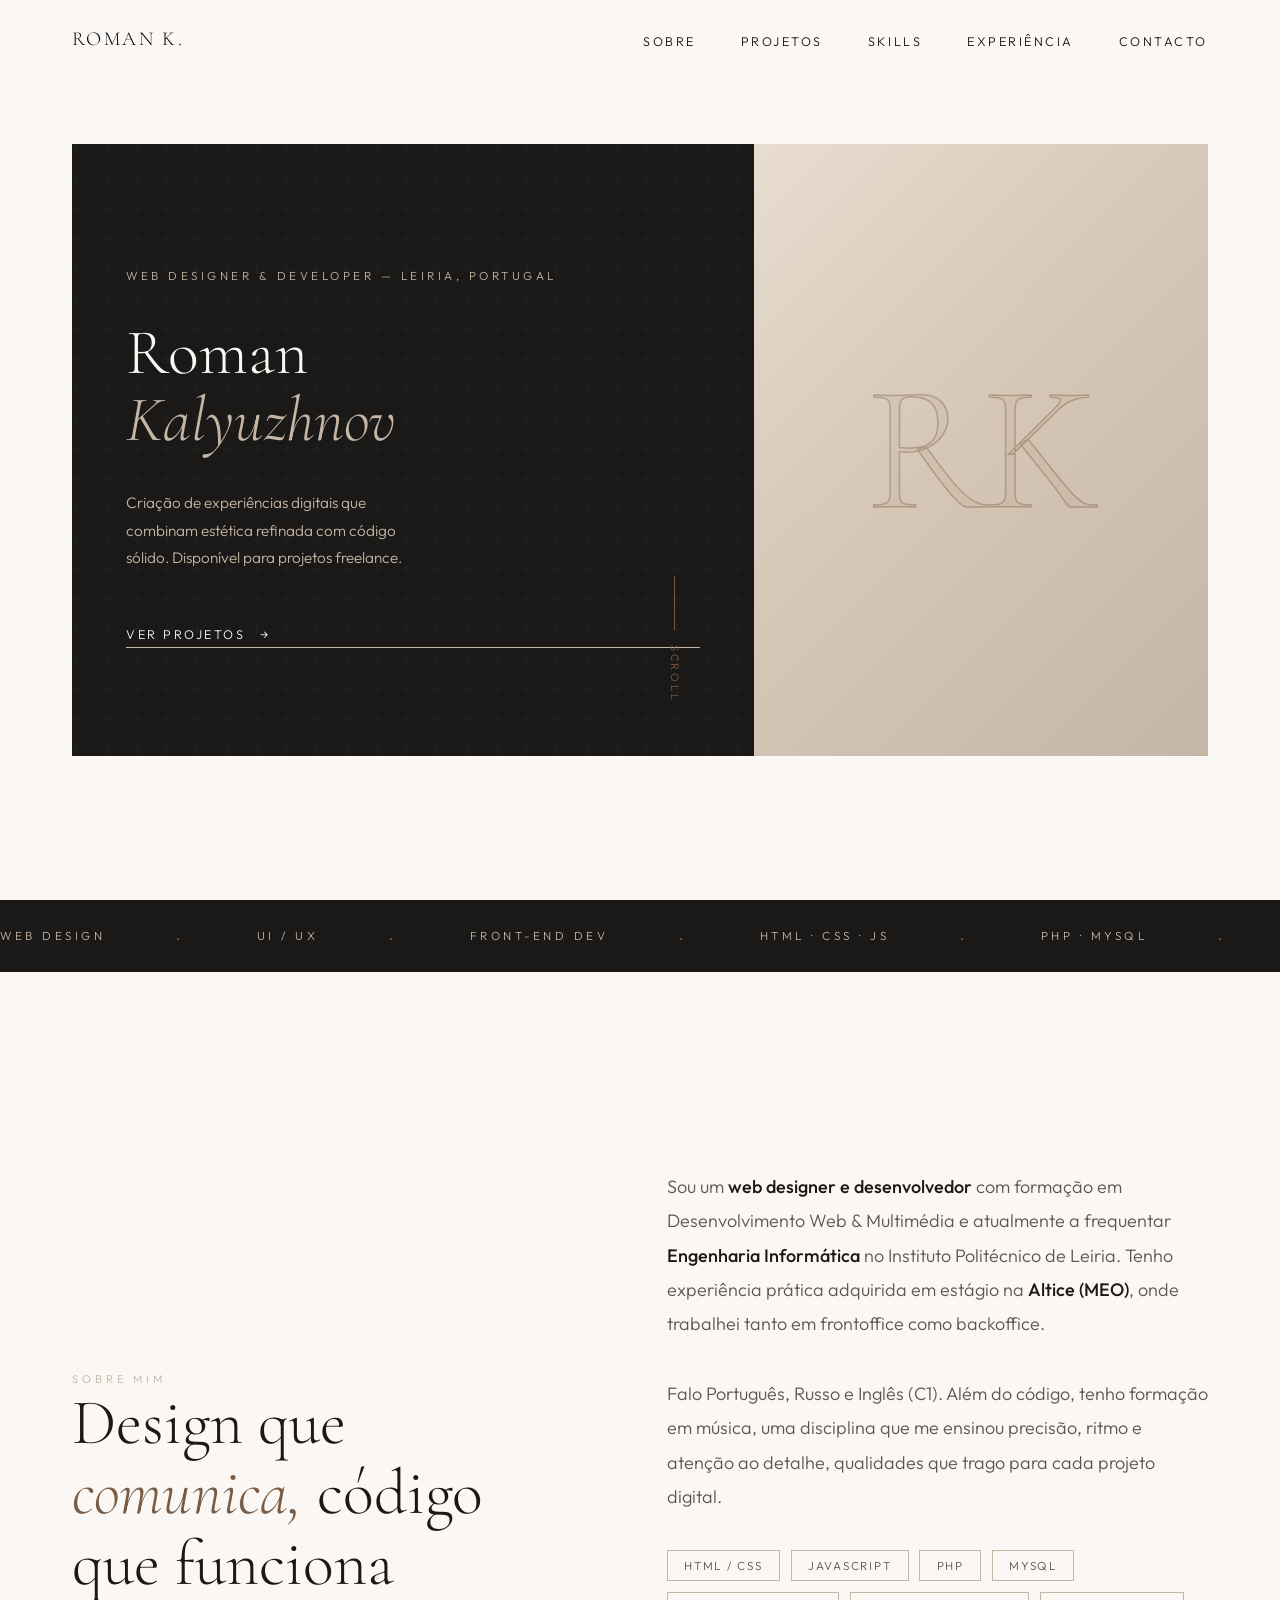
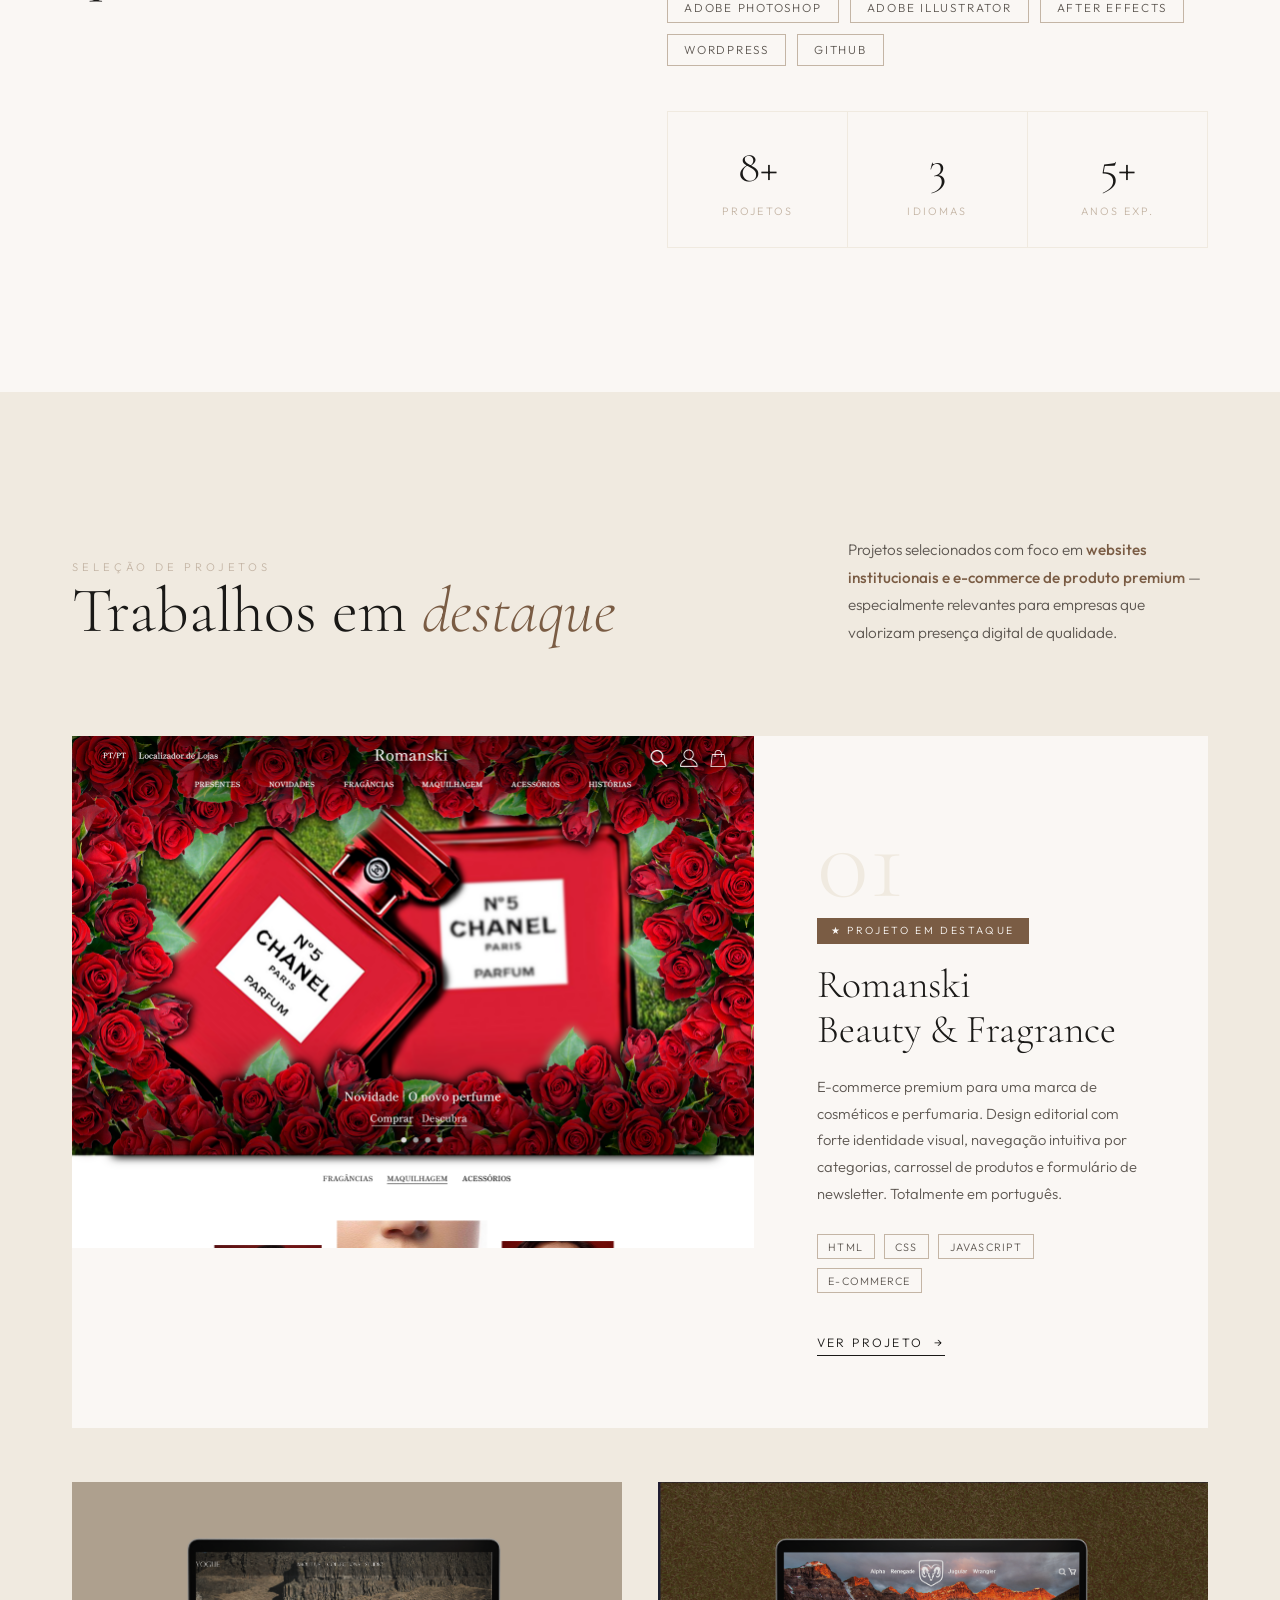
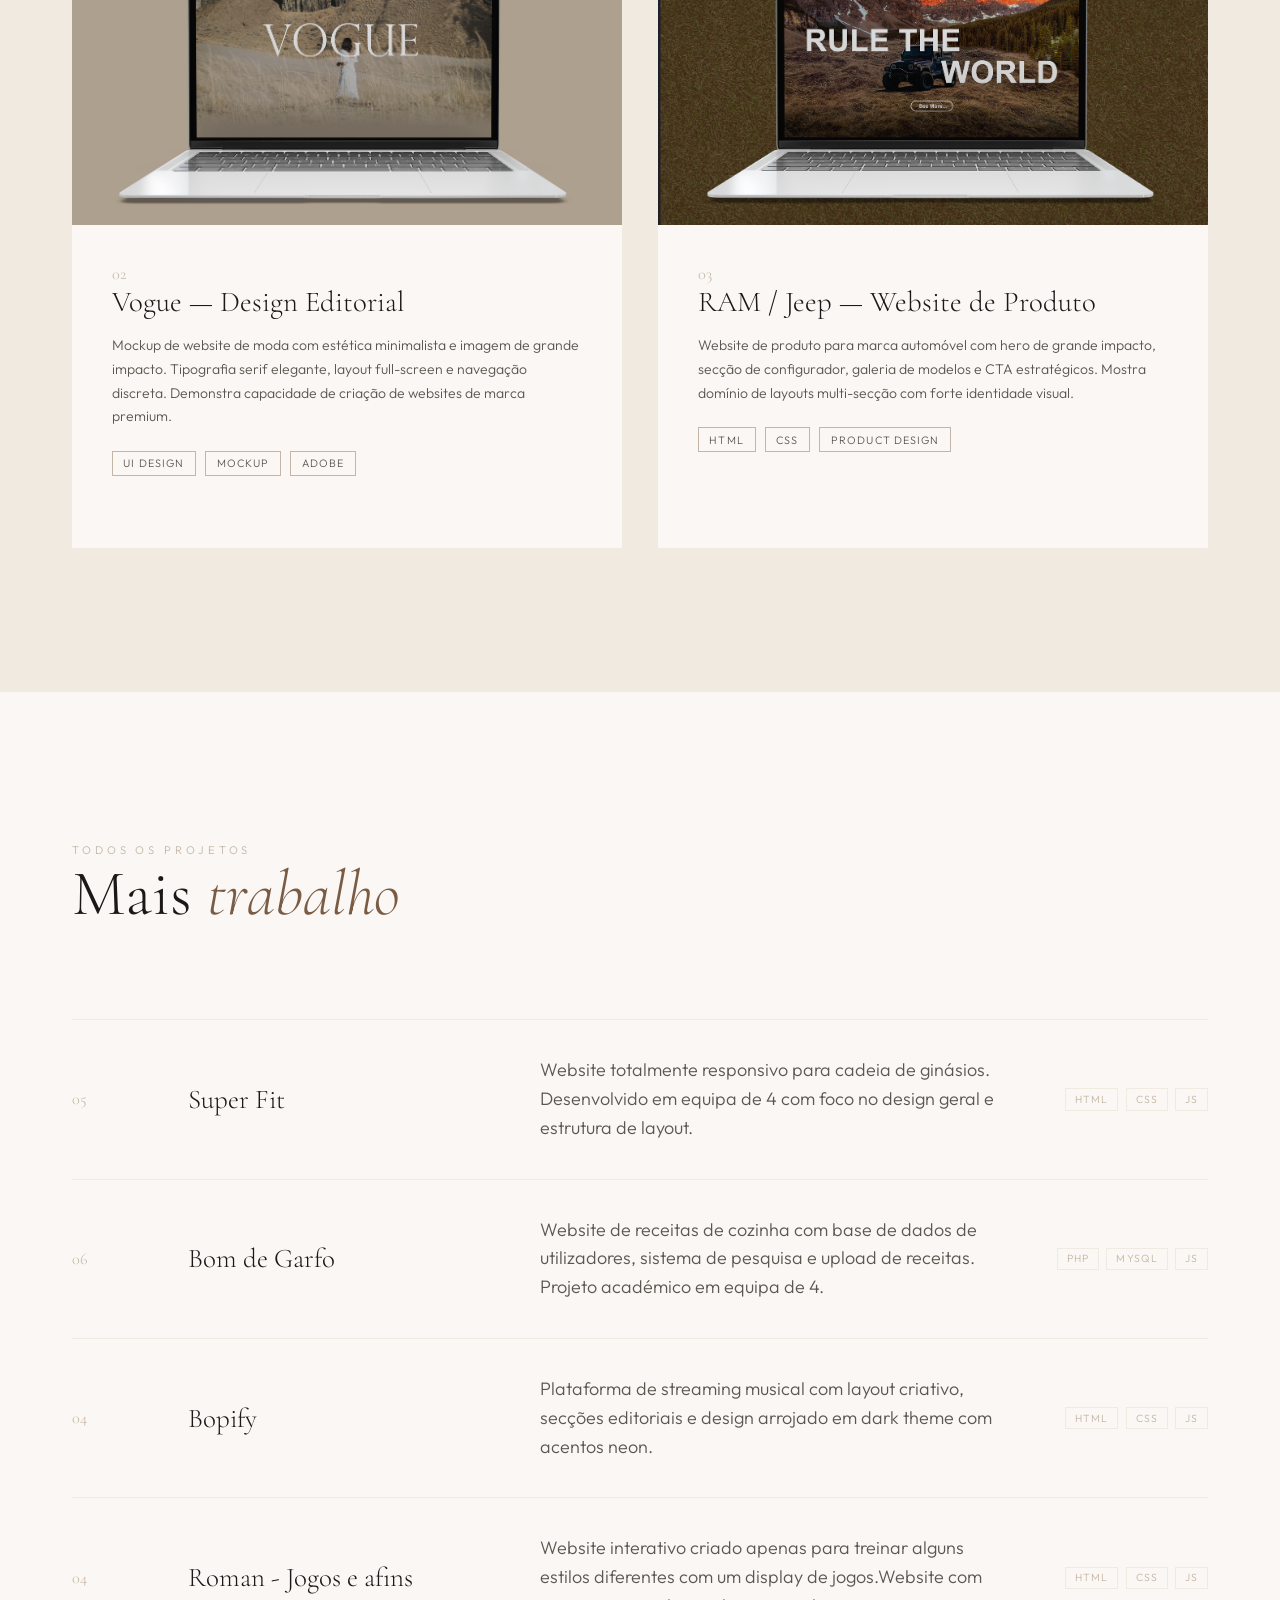
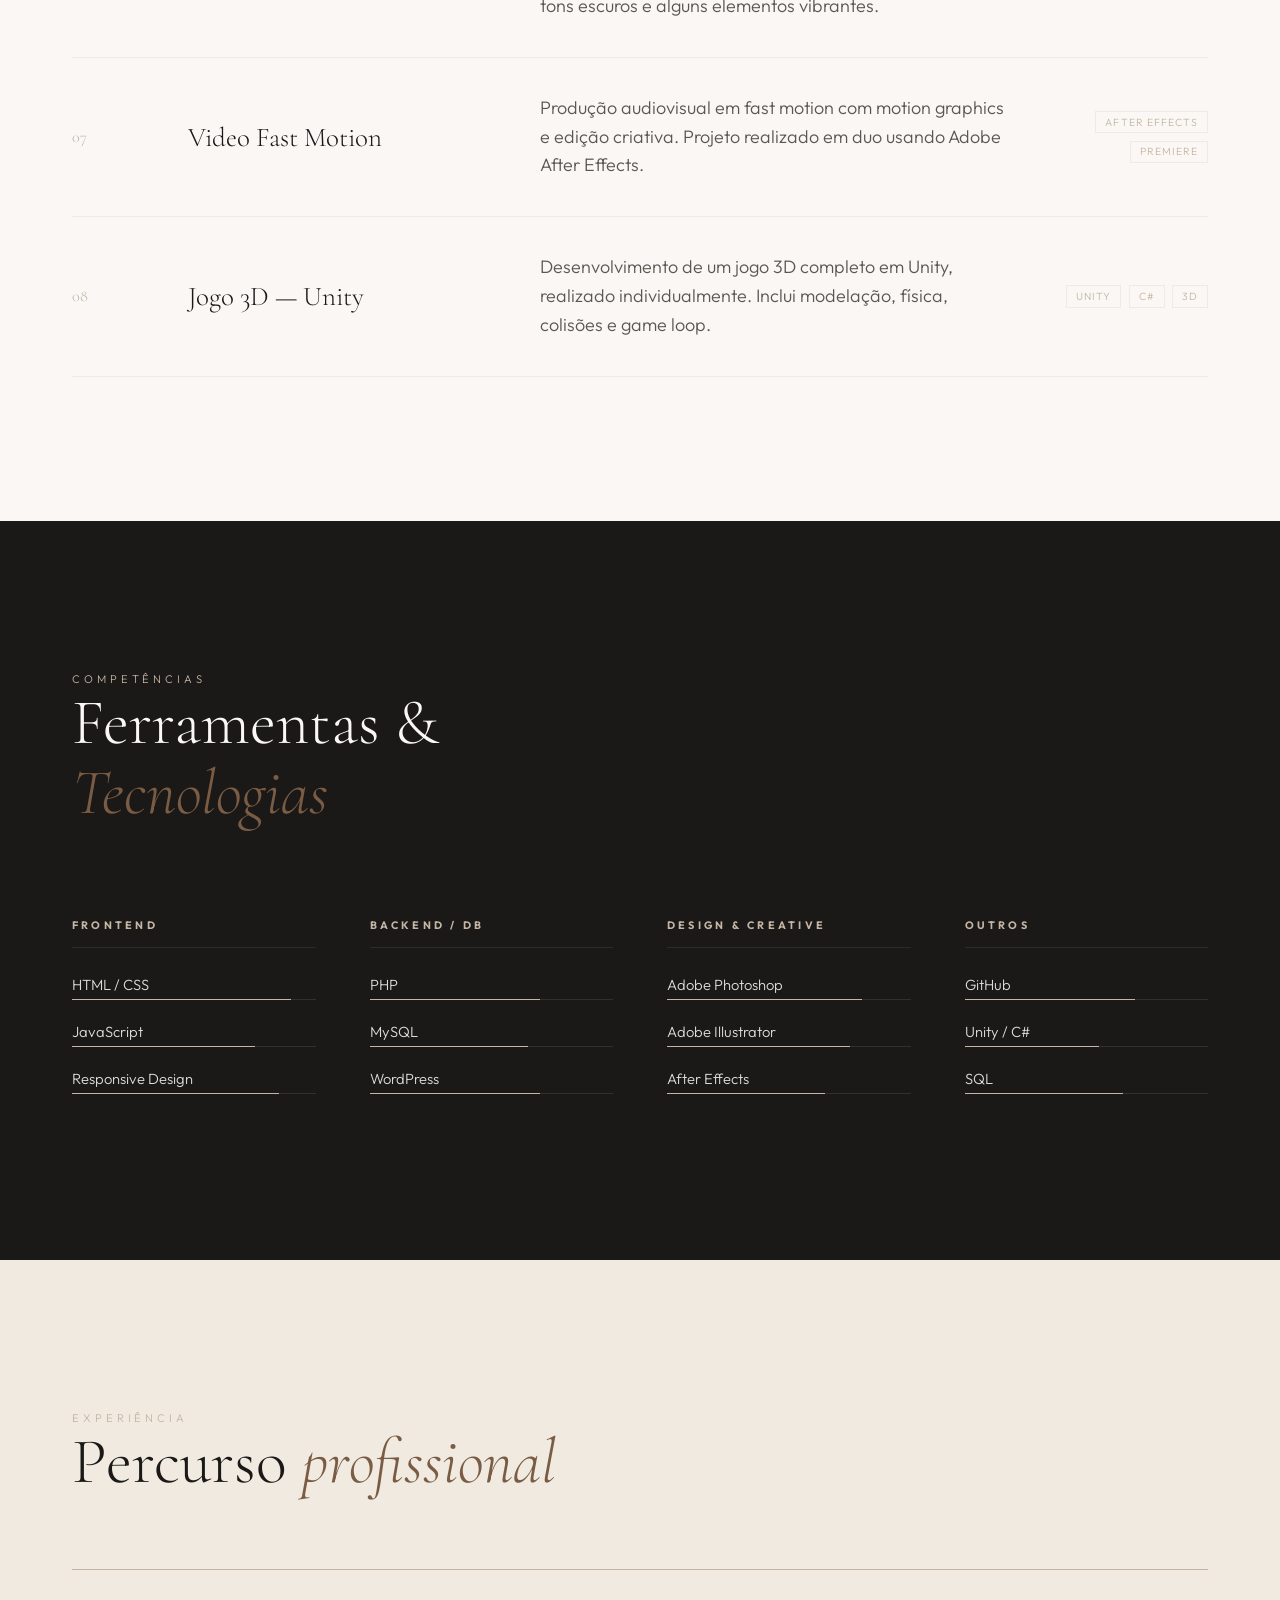
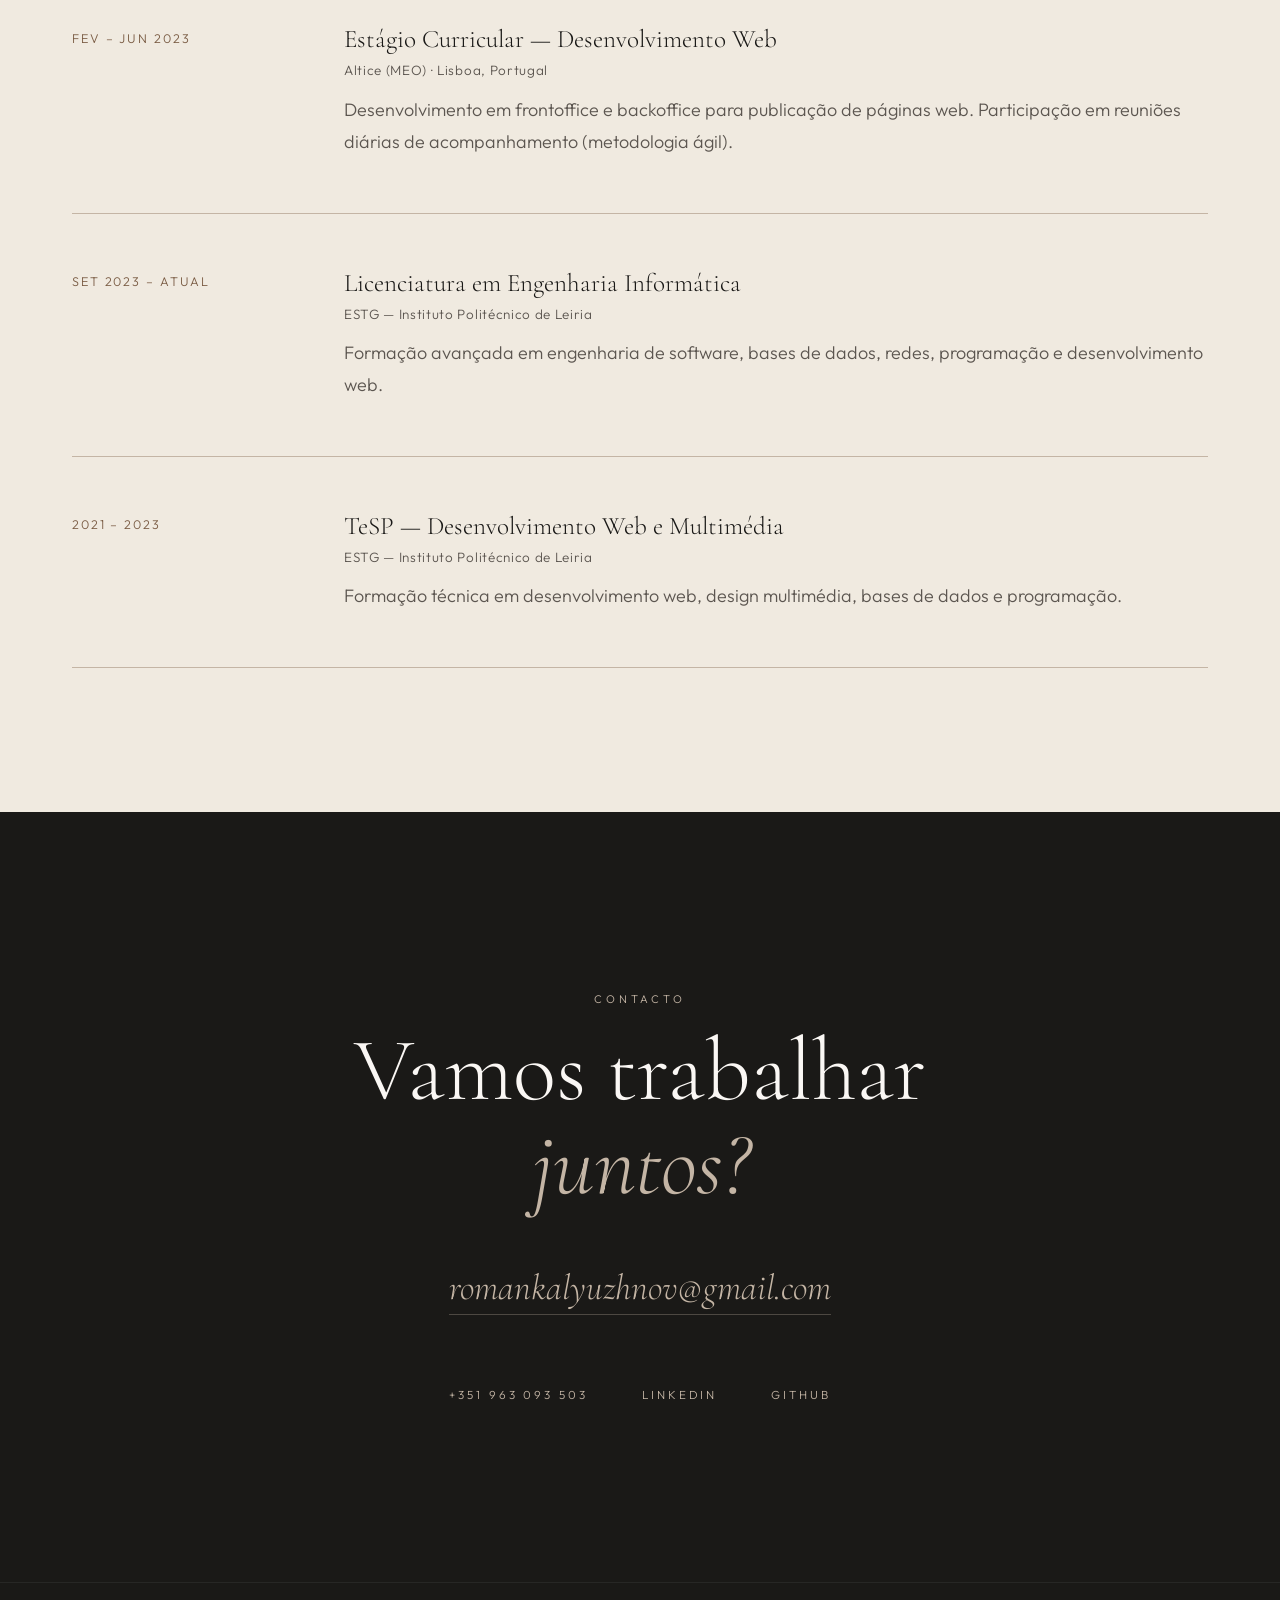
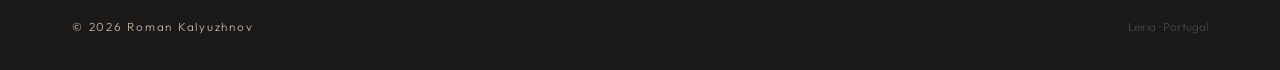
==== commit 0540f30f: "correçao de txt" ====
--- a/index.html
+++ b/index.html
@@ -71,7 +71,7 @@
       Sou um <strong>web designer e desenvolvedor</strong> com formação em Desenvolvimento Web & Multimédia e atualmente a frequentar <strong>Engenharia Informática</strong> no Instituto Politécnico de Leiria. Tenho experiência prática adquirida em estágio na <strong>Altice (MEO)</strong>, onde trabalhei tanto em frontoffice como backoffice.
     </p>
     <p class="about-bio">
-      Falo Português, Russo e Inglês (C1). Além do código, tenho formação em música — uma disciplina que me ensinou precisão, ritmo e atenção ao detalhe, qualidades que trago para cada projeto digital.
+      Falo Português, Russo e Inglês (C1). Além do código, tenho formação em música, uma disciplina que me ensinou precisão, ritmo e atenção ao detalhe, qualidades que trago para cada projeto digital.
     </p>
     <div class="about-tags">
       <span class="about-tag">HTML / CSS</span>
@@ -320,7 +320,7 @@
       <span class="exp-date">Fev – Jun 2023</span>
       <div>
         <div class="exp-role">Estágio Curricular — Desenvolvimento Web</div>
-        <div class="exp-company">Altice (MEO) · Leiria, Portugal</div>
+        <div class="exp-company">Altice (MEO) · Lisboa, Portugal</div>
         <p class="exp-desc">Desenvolvimento em frontoffice e backoffice para publicação de páginas web. Participação em reuniões diárias de acompanhamento (metodologia ágil).</p>
       </div>
     </div>
--- a/portfolio.css
+++ b/portfolio.css
@@ -661,6 +661,25 @@
     .fade-up:nth-child(4) { transition-delay: 0.3s; }
 
     /* ── RESPONSIVE ── */
+
+@media (max-width: 1400px) {
+  #hero {
+    grid-template-columns: 1.2fr 0.8fr; 
+  }
+  
+  .hero-left {
+    padding: 6rem 3rem; 
+  }
+
+  .hero-name {
+    font-size: clamp(2.5rem, 5vw, 4.5rem); 
+  }
+  
+  #about {
+    gap: 3rem;
+  }
+}
+
     @media (max-width: 900px) {
       nav { padding: 1.2rem 2rem; }
       nav .nav-links { display: none; }
